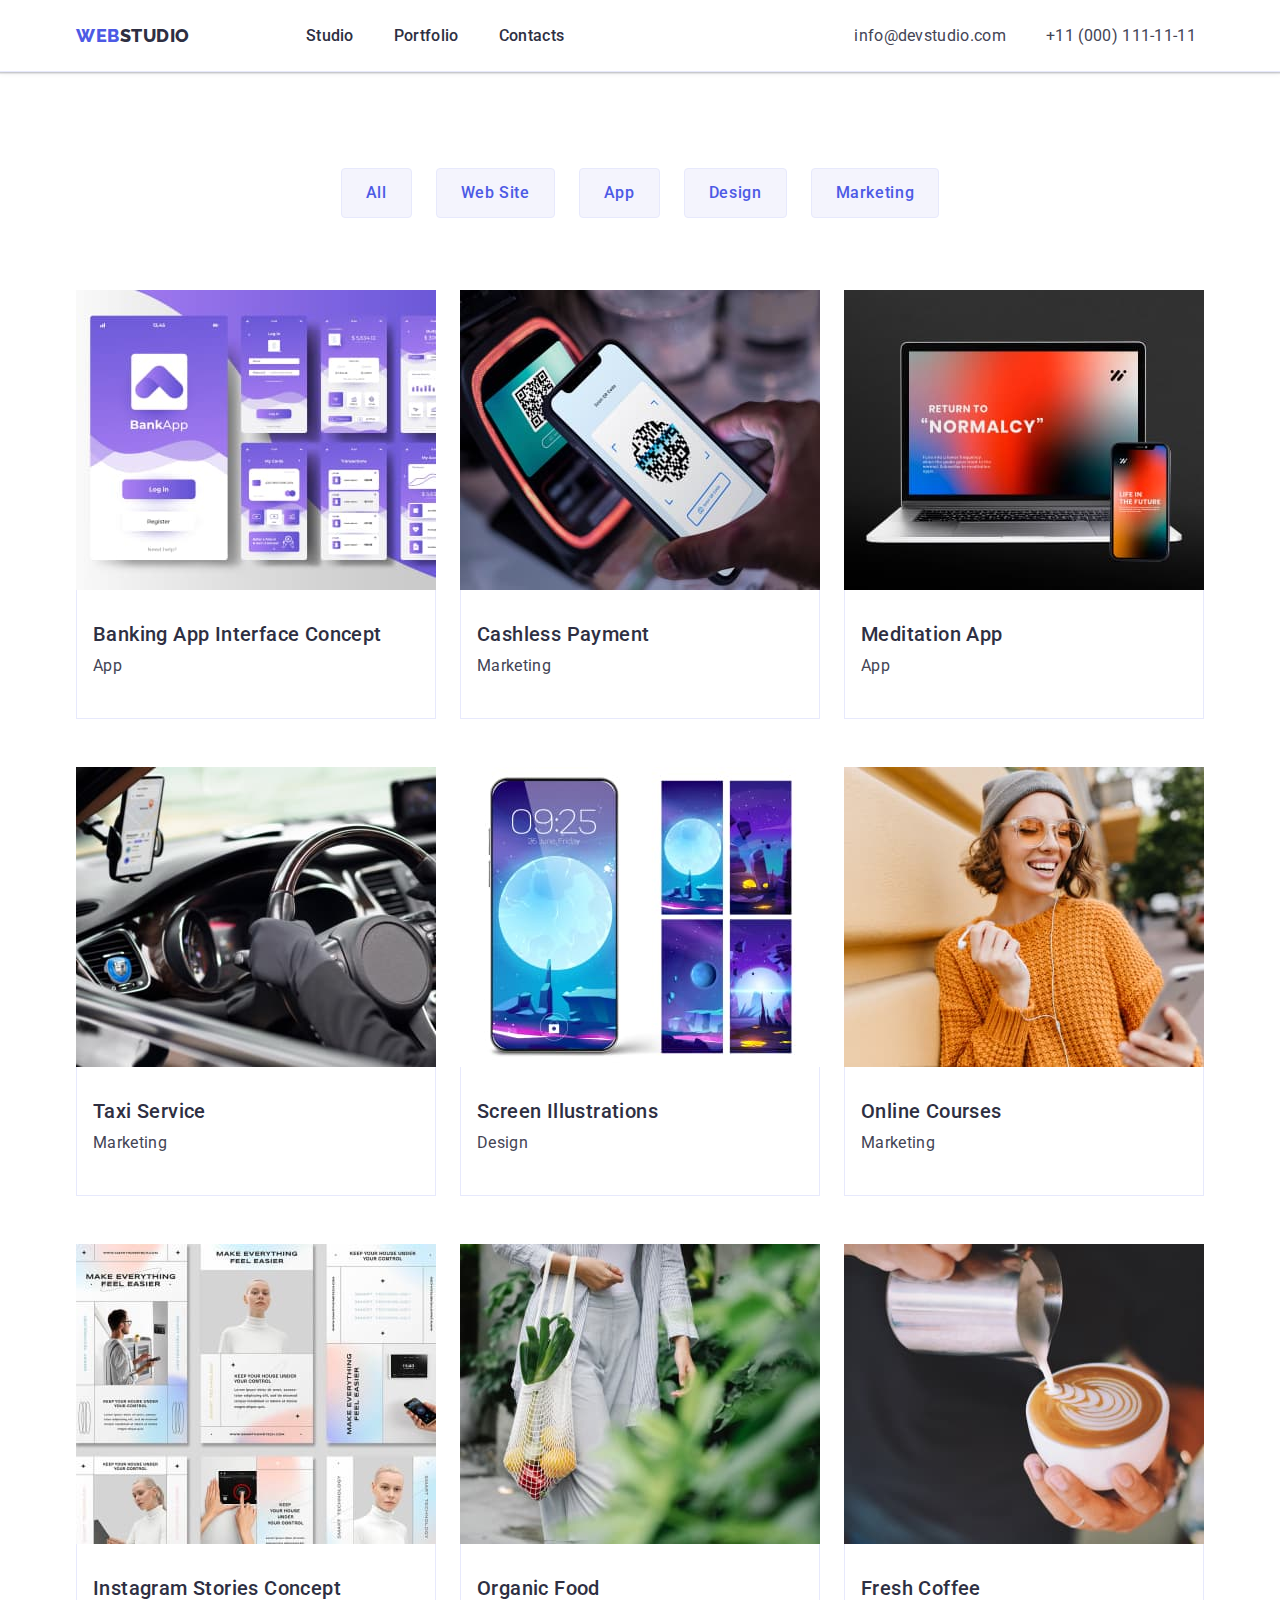
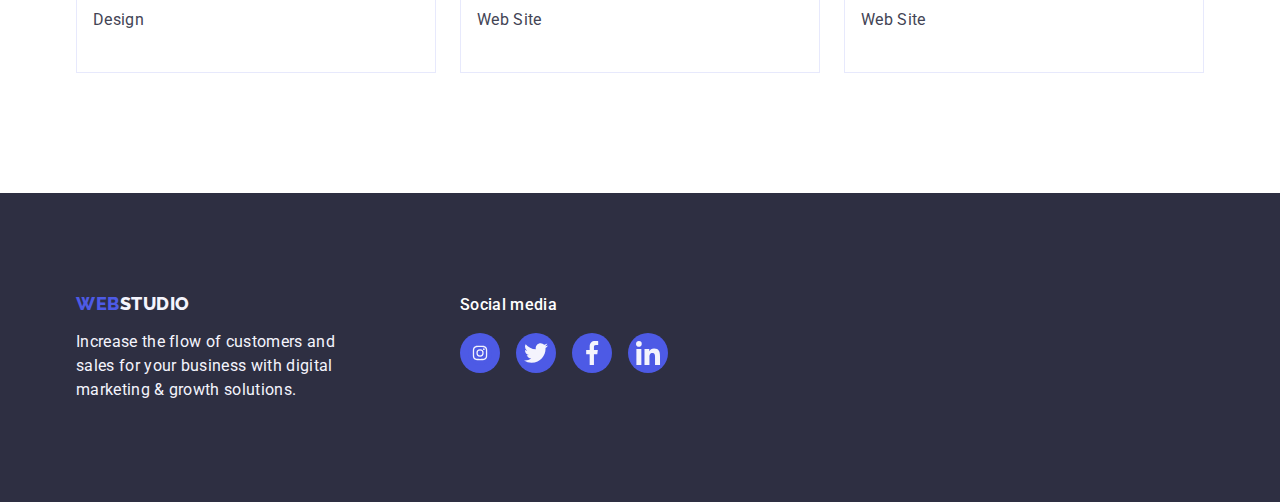
==== portfolio.html @ 47e757d2 "Initial commit" ====
<!DOCTYPE html>
<html lang="en">
  <head>
    <meta charset="UTF-8" />
    <meta name="viewport" content="width=device-width, initial-scale=1.0" />
    <title>Document</title>
    <link
      rel="stylesheet"
      href="https://cdnjs.cloudflare.com/ajax/libs/modern-normalize/1.0.0/modern-normalize.min.css" />
    <link rel="stylesheet" href="css/styles.css" />
    <link rel="preconnect" href="https://fonts.googleapis.com" />
    <link rel="preconnect" href="https://fonts.gstatic.com" crossorigin />
    <link
      href="https://fonts.googleapis.com/css2?family=Raleway:wght@800&family=Roboto:wght@400;500;700;900&display=swap"
      rel="stylesheet" />
  </head>
  <body>
    <header class="header">
      <div class="container div-container">
        <nav class="navigation">
          <a href="./index.html" class="logo link toplogo"
            >Web<span class="studio">Studio</span></a
          >
          <ul class="list menu">
            <li>
              <a href="./index.html" class="nav link">Studio</a>
            </li>
            <li>
              <a href="./portfolio.html" class="nav link">Portfolio</a>
            </li>
            <li>
              <a href="" class="nav link">Contacts</a>
            </li>
          </ul>
        </nav>
        <address class="address">
          <ul class="list menu">
            <li>
              <a href="mailto:info@devstudio.com" class="contact link"
                >info@devstudio.com</a
              >
            </li>
            <li>
              <a href="tel:+110001111111" class="contact link"
                >+11 (000) 111-11-11</a
              >
            </li>
          </ul>
        </address>
      </div>
    </header>
    <main>
      <section class="portfolio-section">
        <div class="container-portfolio container">
          <h1 class="visually-hidden">temporary header</h1>
          <ul class="list portfolio-section-list">
            <li>
              <button type="button" class="btn">All</button>
            </li>
            <li>
              <button type="button" class="btn">Web Site</button>
            </li>
            <li>
              <button type="button" class="btn">App</button>
            </li>
            <li>
              <button type="button" class="btn">Design</button>
            </li>
            <li>
              <button type="button" class="btn">Marketing</button>
            </li>
          </ul>
          <ul class="list portfolio-list-two">
            <li class="portfolio-image">
              <a href="" class="link portfolio-image-link">
                <img
                  src="./images/img15.jpg"
                  alt="banking app interface concept"
                  width="360"
                  height="300" />
                <div class="app">
                  <h2 class="header-three portfolio-desc">
                    Banking App Interface Concept
                  </h2>
                  <p class="desc portfolio-desc">App</p>
                </div>
              </a>
            </li>
            <li class="portfolio-image">
              <a href="" class="link portfolio-image-link">
                <img
                  src="./images/img14.jpg"
                  alt="cashless payment via qr code"
                  width="360"
                  height="300" />
                <div class="app">
                  <h2 class="header-three portfolio-desc">Cashless Payment</h2>
                  <p class="desc portfolio-desc">Marketing</p>
                </div></a
              >
            </li>
            <li class="portfolio-image">
              <a href="" class="link portfolio-image-link">
                <img
                  src="./images/img8.jpg"
                  alt="laptop and phone compatible mediation app"
                  width="360"
                  height="300" />
                <div class="app">
                  <h2 class="header-three portfolio-desc">Meditation App</h2>
                  <p class="desc portfolio-desc">App</p>
                </div></a
              >
            </li>
            <li class="portfolio-image">
              <a href="" class="link portfolio-image-link">
                <img
                  src="./images/img13.jpg"
                  alt="person driving taxi"
                  width="360"
                  height="300" />
                <div class="app">
                  <h2 class="header-three portfolio-desc">Taxi Service</h2>
                  <p class="desc portfolio-desc">Marketing</p>
                </div></a
              >
            </li>
            <li class="portfolio-image">
              <a href="" class="link portfolio-image-link">
                <img
                  src="./images/img9.jpg"
                  alt="screen illustration of planets"
                  width="360"
                  height="300" />
                <div class="app">
                  <h2 class="header-three portfolio-desc">
                    Screen Illustrations
                  </h2>
                  <p class="desc portfolio-desc">Design</p>
                </div></a
              >
            </li>
            <li class="portfolio-image">
              <a href="" class="link portfolio-image-link">
                <img
                  src="./images/img16.jpg"
                  alt="woman in orange sweater looking at her phone and smiling"
                  width="360"
                  height="300" />
                <div class="app">
                  <h2 class="header-three portfolio-desc">Online Courses</h2>
                  <p class="desc portfolio-desc">Marketing</p>
                </div></a
              >
            </li>
            <li class="portfolio-image">
              <a href="" class="link portfolio-image-link">
                <img
                  src="./images/img10.jpg"
                  alt="concept of instagram stories"
                  width="360"
                  height="300" />
                <div class="app">
                  <h2 class="header-three portfolio-desc">
                    Instagram Stories Concept
                  </h2>
                  <p class="desc portfolio-desc">Design</p>
                </div></a
              >
            </li>
            <li class="portfolio-image">
              <a href="" class="link portfolio-image-link">
                <img
                  src="./images/img11.jpg"
                  alt="woman holding a reusable bag of fruits and vegetables"
                  width="360"
                  height="300" />
                <div class="app">
                  <h2 class="header-three portfolio-desc">Organic Food</h2>
                  <p class="desc portfolio-desc">Web Site</p>
                </div></a
              >
            </li>
            <li class="portfolio-image">
              <a href="" class="link portfolio-image-link">
                <img
                  src="./images/img12.jpg"
                  alt="preparation of coffee with art on it"
                  width="360"
                  height="300" />
                <div class="app">
                  <h2 class="header-three portfolio-desc">Fresh Coffee</h2>
                  <p class="desc portfolio-desc">Web Site</p>
                </div></a
              >
            </li>
          </ul>
        </div>
      </section>
    </main>
    <footer class="footer">
      <div class="container container-social-media">
        <div class="container-logo-p">
          <a href="./index.html" class="logo link footer-link"
            >Web<span class="studio-footer">Studio</span></a
          >
          <p class="motto">
            Increase the flow of customers and sales for your business with
            digital marketing & growth solutions.
          </p>
        </div>
        <div>
          <p class="paragraph-social-media">Social media</p>
          <ul class="footer-list list">
            <li class="footer-list-item">
              <a href="" class="footer-social-media">
                <svg class="footer-svg" width="24" height="24">
                  <use href="./images/icons.svg#icon-instagram-2"></use>
                </svg>
              </a>
            </li>
            <li class="footer-list-item">
              <a href="" class="footer-social-media">
                <svg class="footer-svg" width="24" height="24">
                  <use href="./images/icons.svg#icon-twitter-1"></use>
                </svg>
              </a>
            </li>
            <li class="footer-list-item">
              <a href="" class="footer-social-media">
                <svg class="footer-svg" width="24" height="24">
                  <use href="./images/icons.svg#icon-facebook-1"></use>
                </svg>
              </a>
            </li>
            <li class="footer-list-item">
              <a href="" class="footer-social-media">
                <svg class="footer-svg" width="24" height="24">
                  <use href="./images/icons.svg#icon-linkedin-1"></use>
                </svg>
              </a>
            </li>
          </ul>
        </div>
      </div>
    </footer>
  </body>
</html>
---- css/styles.css ----
*:root {
  --text: #434455;
  --white: #ffffff;
  --header: #4d5ae5;
  --navyblue: #2e2f42;
  --cloud: #f4f4fd;
  --btn: #e7e9fc;
}

* {
  box-sizing: border-box;
  margin: 0;
  padding: 0;
}

body {
  font-family: "Roboto", sans-serif;
  color: var(--text);
  background-color: var(--white);
}

img {
  display: block;
}

.div-container {
  display: flex;
  width: 1440px;
  height: 72px;
  gap: 290px;
}

.container {
  width: 1158px;
  margin: 0 auto;
  padding: 0 15px 0 15px;
}
/* header section */

.logo {
  text-transform: uppercase;
  font-family: "Raleway", sans-serif;
  font-size: 18px;
  font-weight: 800;
  letter-spacing: 0.03em;
  line-height: 1.17;
  color: var(--header);
}

.toplogo {
  margin-right: 76px;
}

.navigation {
  display: flex;
  align-items: center;
  justify-content: center;
  gap: 40px;
}

.link {
  text-decoration: none;
}

.studio {
  color: var(--navyblue);
}

.list {
  list-style: none;
  display: flex;
  gap: 40px;
}

.nav {
  font-weight: 500;
  font-size: 16px;
  line-height: 1.5;
  letter-spacing: 0.02em;
  color: var(--navyblue);
  padding: 24px 0 24px;
}

.nav:hover,
.nav:focus,
.contact:hover,
.contact:focus,
.action-btn:focus,
.action-btn:hover {
  color: #404bbf;
}

.action-btn:focus,
.action-btn:hover {
  background-color: #404bbf;
}

.address {
  font-style: normal;
  display: flex;
  align-items: center;
  justify-content: center;
}

.menu {
  display: flex;
  gap: 40px;
}

.contact link {
  margin-right: 0;
}

.contact {
  font-size: 16px;
  line-height: 1.5;
  letter-spacing: 0.02em;
  color: var(--text);
}

.solutions-container {
  display: flex;
  align-items: center;
  justify-content: center;
  flex-direction: column;
  gap: 48px;
}
/* First Section */

.section-one {
  background-color: var(--navyblue);
  padding: 188px 0;
  display: flex;
  background-image: linear-gradient(
      rgba(46, 47, 66, 0.7),
      rgba(46, 47, 66, 0.7)
    ),
    url(../images/people-office.jpg);
  background-repeat: no-repeat;
  background-position: center;
  background-size: cover;
  height: 600px;
  max-width: 1440px;
  justify-content: center;
  align-items: center;
  margin: auto;
}

.header {
  height: 72px;
  border-bottom: 1px solid #e7e9fc;
  box-shadow: 0px 2px 1px rgba(46, 47, 66, 0.08),
    0px 1px 1px rgba(46, 47, 66, 0.16), 0px 1px 6px rgba(46, 47, 66, 0.08);
}

.main-header {
  font-size: 56px;
  line-height: 1.07;
  text-align: center;
  letter-spacing: 0.02em;
  color: #ffffff;
  max-width: 496px;
  align-items: center;
  justify-content: center;
}

.action-btn {
  background-color: #4d5ae5;
  font-family: "Roboto", sans-serif;
  font-weight: 500;
  line-height: 1.5;
  letter-spacing: 0.04em;
  font-size: 16px;
  color: #ffffff;
  cursor: pointer;
  display: block;
  min-width: 169px;
  height: 56px;
  border: none;
  border-radius: 4px;
}

/* Second Section */
.visually-hidden {
  position: absolute;
  width: 1px;
  height: 1px;
  margin: -1px;
  border: 0;
  padding: 0;
  white-space: nowrap;
  clip-path: inset(100%);
  clip: rect(0 0 0 0);
  overflow: hidden;
}

.section-two {
  padding: 120px 0;
}

.values-list {
  display: flex;
  gap: 24px;
}

.value {
  width: calc((100% - 3 * 24px) / 4);
}

.values-header {
  margin-bottom: 8px;
}

.header-three {
  font-size: 20px;
  font-weight: 500;
  line-height: 1.2;
  letter-spacing: 0.02em;
  color: var(--navyblue);
}

.desc {
  font-size: 16px;
  line-height: 1.5;
  letter-spacing: 0.02em;
  color: var(--text);
}

.container-svg-section-two {
  display: flex;
  align-items: center;
  justify-content: center;
  height: 112px;
  background-color: #f4f4fd;
  border-radius: 4px;
  margin-bottom: 8px;
}

/*Third Section */

.section-three {
  padding-bottom: 120px;
}

.section-three-header {
  margin-bottom: 72px;
}

.images-list {
  display: flex;
  gap: 24px;
}

.images-one {
  flex-basis: calc((100% - 48px) / 3);
}

.header-two {
  font-size: 36px;
  line-height: 1.11;
  text-align: center;
  letter-spacing: 0.02em;
  text-transform: capitalize;
  color: var(--navyblue);
}

/*Fourth Section */
.section-four {
  background-color: #f4f4fd;
  padding: 120px 0;
}

.section-four-header {
  margin-bottom: 72px;
}

.list-four {
  display: flex;
  gap: 24px;
}

.people-list {
  background-color: #ffffff;
  border-radius: 0px 0px 4px 4px;
  width: calc((100% -3 * 24px) / 4);
  box-shadow: 0px 1px 6px rgba(46, 47, 66, 0.08),
    0px 1px 1px rgba(46, 47, 66, 0.16), 0px 2px 1px rgba(46, 47, 66, 0.08);
}

.socials-list {
  display: flex;
  justify-content: center;
  gap: 24px;
  padding-top: 8px;
}

.social {
  width: 40px;
  height: 40px;
  list-style-type: none;
}

.social-item {
  width: 100%;
  height: 100%;
  background-color: #4d5ae5;
  border-radius: 50%;
  display: flex;
  align-items: center;
  justify-content: center;
}

.social-item:hover,
.social-item:focus {
  background-color: #404bbf;
}

.social-item-svg {
  fill: #f4f4fd;
}

.container-img {
  padding-top: 32px;
  padding-bottom: 32px;
  padding-left: 16px;
  padding-right: 16px;
}

.images-header {
  text-align: center;
  margin-bottom: 8px;
}

.photos-desc {
  text-align: center;
}

/*Fifth section */

.section-five {
  padding-top: 120px;
  padding-bottom: 120px;
}

.header-customers {
  font-size: 36px;
  line-height: 1.11;
  color: #2e2f42;
  margin-bottom: 72px;
  display: flex;
  align-items: center;
  justify-content: center;
}
.clients-list {
  display: flex;
  gap: 24px;
}

.clients {
  width: calc((100% - 120px) / 6);
  height: 88px;
  list-style-type: none;
}

.client-item {
  width: 100%;
  height: 100%;
  border: 1px solid #8e8f99;
  border-radius: 4px;
  color: #8e8f99;
  display: flex;
  align-items: center;
  justify-content: center;
}

.client-item:hover,
.client-item:focus {
  border-color: #404bbf;
  color: #404bbf;
}

.client-item-svg {
  fill: currentColor;
}

/*Footer*/

.container-social-media {
  display: flex;
  align-items: baseline;
}

.container-logo-p {
  margin-right: 120px;
}

.paragraph-social-media {
  font-weight: 500;
  font-size: 16px;
  line-height: 1.5;
  letter-spacing: 0.02em;
  color: #ffffff;
  margin-bottom: 16px;
}

.footer-list {
  display: flex;
  gap: 16px;
}

.footer-list-item {
  width: 40px;
  height: 40px;
}

.footer-social-media {
  width: 100%;
  height: 100%;
  background-color: #4d5ae5;
  border-radius: 50%;
  display: flex;
  align-items: center;
  justify-content: center;
}

.footer-social-media:hover,
.footer-social-media:focus {
  background-color: #31d0aa;
}

.footer-svg {
  fill: #f4f4fd;
}

.footer {
  background-color: var(--navyblue);
  padding: 100px 0;
}

.footer-link {
  display: inline-block;
  margin-bottom: 16px;
}

.motto {
  line-height: 1.5;
  color: var(--cloud);
  letter-spacing: 0.02em;
  max-width: 264px;
}

.studio-footer {
  color: #f4f4fd;
}

/*PORTFOLIO PAGE */

/* Portfolio Header */

.container-portfolio {
  width: 1158px;
  margin: 0 auto;
  padding: 0 15px;
}

.portfolio-header {
  border-bottom: 1px solid #e7e9fc;
}

.navigation-portfolio {
  display: flex;
  align-items: center;
}

.portfolio-logo {
  margin-right: 76px;
}

.portfolio-menu {
  display: flex;
  gap: 40px;
}

.portfolio-link {
  padding: 24px 0;
}

.portfolio-list {
  display: flex;
  gap: 40px;
}

/*Portfolio Main */

.portfolio-section {
  padding-top: 96px;
  padding-bottom: 120px;
}

.portfolio-section-list {
  display: flex;
  justify-content: center;
  gap: 24px;
  margin-bottom: 72px;
}

.btn {
  font-family: "Roboto", sans-serif;
  font-weight: 500;
  font-size: 16px;
  line-height: 1.5;
  letter-spacing: 0.04em;
  color: var(--header);
  background-color: var(--cloud);
  cursor: pointer;
  padding: 12px 24px;
  border: 1px solid var(--btn);
  border-radius: 4px;
}

.btn:hover,
.btn:focus {
  color: #ffffff;
  background-color: #404bbf;
  border: 1px solid transparent;
  box-shadow: 0px 3px 1px rgba(0, 0, 0, 0.1), 0px 2px 1px rgba(0, 0, 0, 0.08),
    0px 2px 2px rgba(0, 0, 0, 0.12);
}

.portfolio-list-two {
  display: flex;
  flex-wrap: wrap;
  column-gap: 24px;
  row-gap: 48px;
}

.portfolio-image {
  flex-basis: calc((100% - 48px) / 3);
}

.portfolio-image-link {
  display: block;
}

.portfolio-image-link:hover,
.portfolio-image-link:focus {
  box-shadow: 0px 1px 6px rgba(46, 47, 66, 0.08),
    0px 1px 1px rgba(46, 47, 66, 0.16), 0px 2px 1px rgba(46, 47, 66, 0.08);
}

.app {
  padding: 32px 16px;
  border: 1px solid #e7e9fc;
  border-top: none;
}

.portfolio-desc {
  margin-bottom: 8px;
}
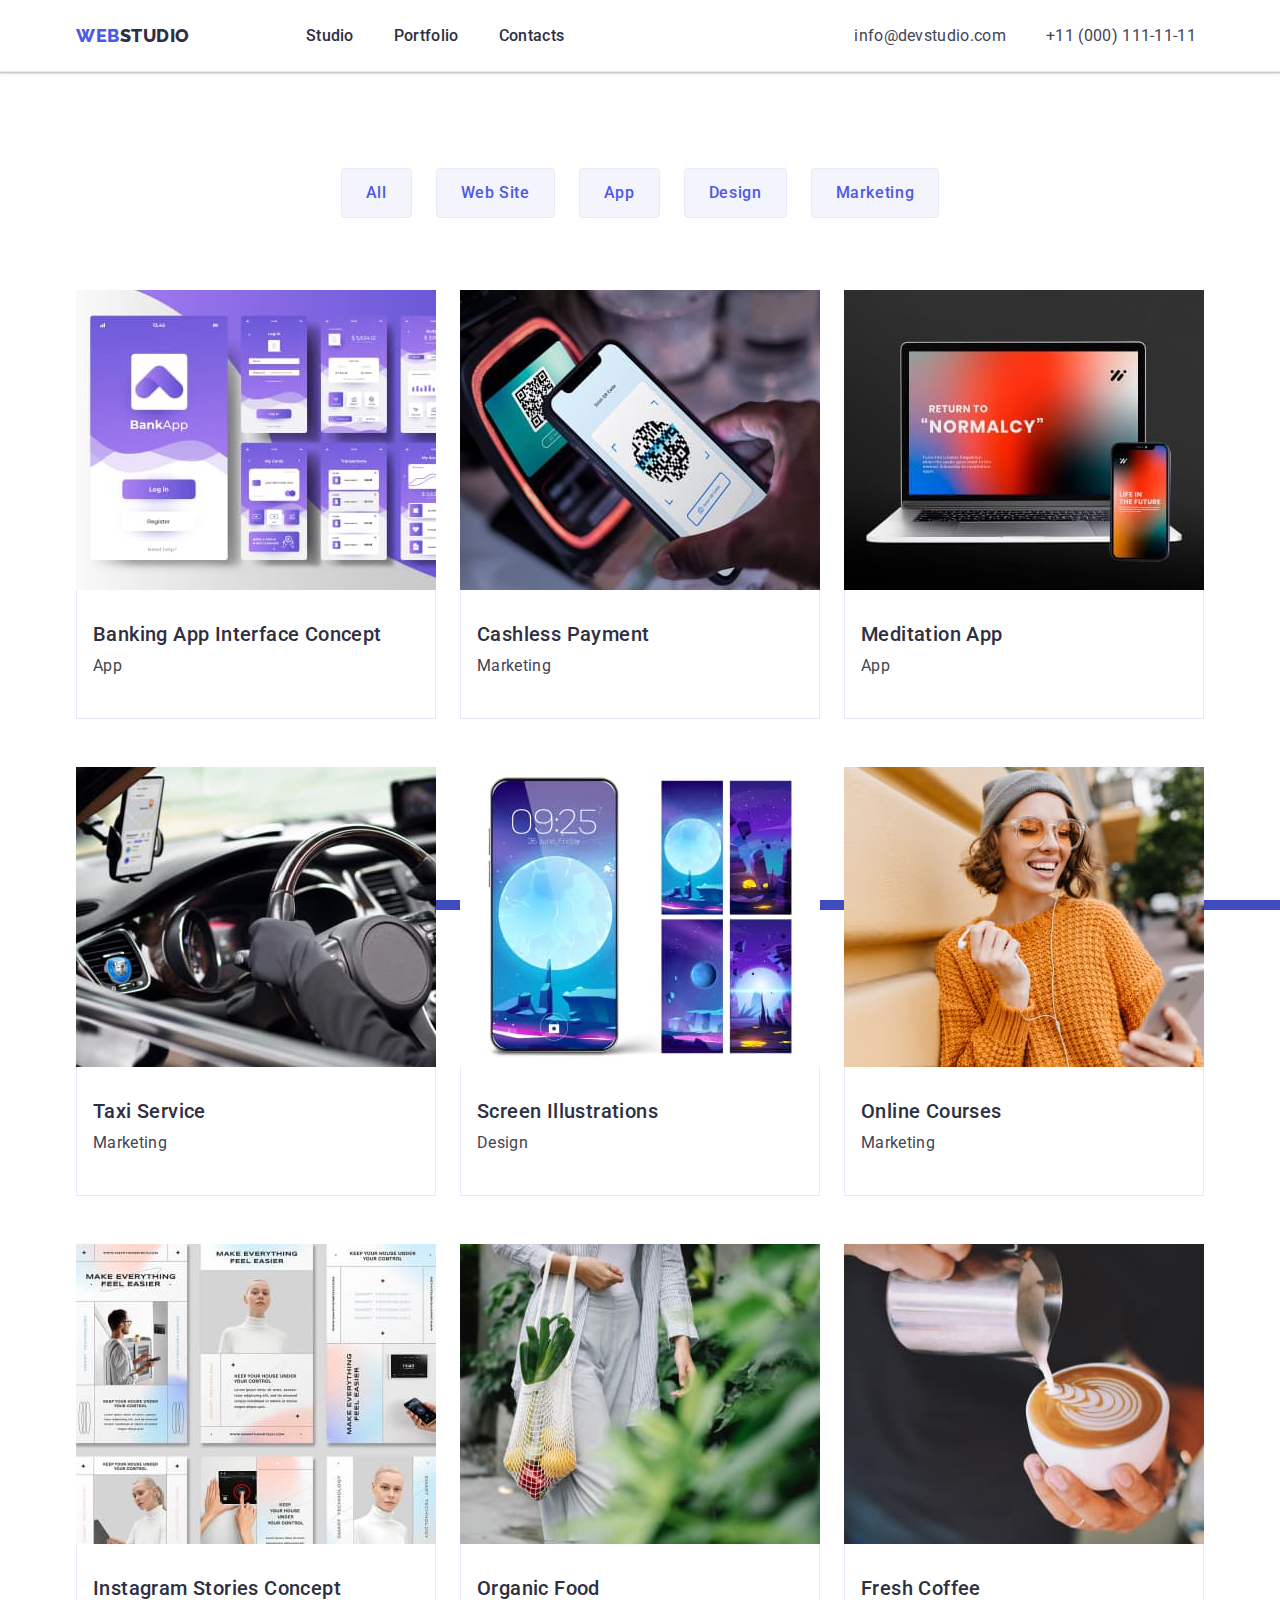
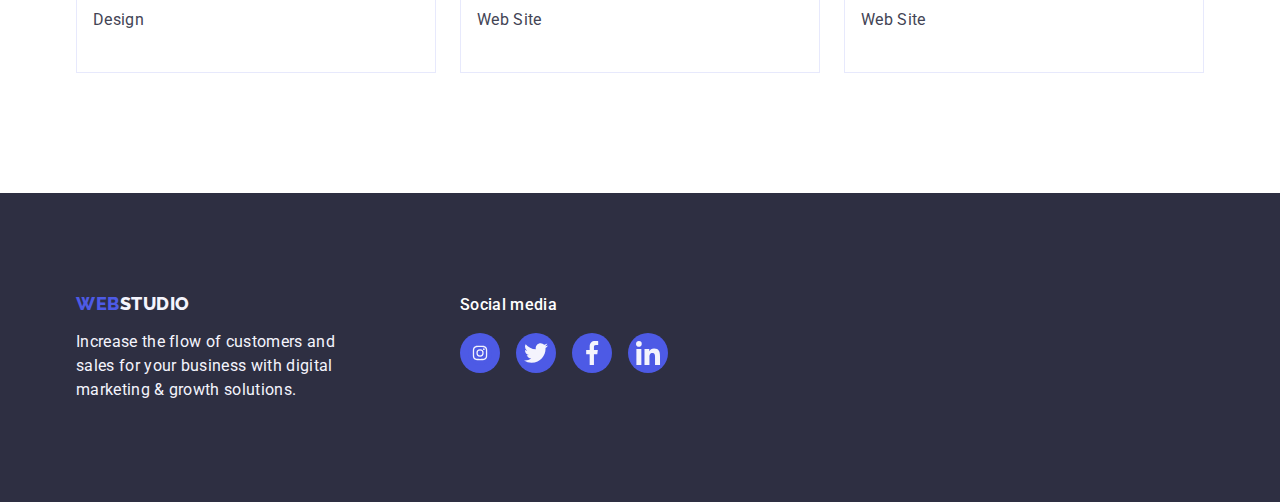
==== commit 1371589c: "hw 5" ====
--- a/portfolio.html
+++ b/portfolio.html
@@ -23,13 +23,13 @@
           >
           <ul class="list menu">
             <li>
-              <a href="./index.html" class="nav link">Studio</a>
-            </li>
-            <li>
-              <a href="./portfolio.html" class="nav link">Portfolio</a>
-            </li>
-            <li>
-              <a href="" class="nav link">Contacts</a>
+              <a href="./index.html" class="nav link nav-item">Studio</a>
+            </li>
+            <li>
+              <a href="./portfolio.html" class="nav link nav-item">Portfolio</a>
+            </li>
+            <li class="">
+              <a href="" class="nav link nav-item">Contacts</a>
             </li>
           </ul>
         </nav>
@@ -73,11 +73,18 @@
           <ul class="list portfolio-list-two">
             <li class="portfolio-image">
               <a href="" class="link portfolio-image-link">
-                <img
-                  src="./images/img15.jpg"
-                  alt="banking app interface concept"
-                  width="360"
-                  height="300" />
+                <div class="image-container">
+                  <img
+                    src="./images/img15.jpg"
+                    alt="banking app interface concept"
+                    width="360"
+                    height="300" />
+                  <div class="overlay-text">
+                    14 Stylish and User-Friendly App Design Concepts · Task
+                    Manager App · Calorie Tracker App · Exotic Fruit Ecommerce
+                    App · Cloud Storage App
+                  </div>
+                </div>
                 <div class="app">
                   <h2 class="header-three portfolio-desc">
                     Banking App Interface Concept
@@ -88,11 +95,18 @@
             </li>
             <li class="portfolio-image">
               <a href="" class="link portfolio-image-link">
-                <img
-                  src="./images/img14.jpg"
-                  alt="cashless payment via qr code"
-                  width="360"
-                  height="300" />
+                <div class="image-container">
+                  <img
+                    src="./images/img14.jpg"
+                    alt="cashless payment via qr code"
+                    width="360"
+                    height="300" />
+                  <div class="overlay-text">
+                    14 Stylish and User-Friendly App Design Concepts · Task
+                    Manager App · Calorie Tracker App · Exotic Fruit Ecommerce
+                    App · Cloud Storage App
+                  </div>
+                </div>
                 <div class="app">
                   <h2 class="header-three portfolio-desc">Cashless Payment</h2>
                   <p class="desc portfolio-desc">Marketing</p>
@@ -101,11 +115,18 @@
             </li>
             <li class="portfolio-image">
               <a href="" class="link portfolio-image-link">
-                <img
-                  src="./images/img8.jpg"
-                  alt="laptop and phone compatible mediation app"
-                  width="360"
-                  height="300" />
+                <div class="image-container">
+                  <img
+                    src="./images/img8.jpg"
+                    alt="laptop and phone compatible mediation app"
+                    width="360"
+                    height="300" />
+                  <div class="overlay-text">
+                    14 Stylish and User-Friendly App Design Concepts · Task
+                    Manager App · Calorie Tracker App · Exotic Fruit Ecommerce
+                    App · Cloud Storage App
+                  </div>
+                </div>
                 <div class="app">
                   <h2 class="header-three portfolio-desc">Meditation App</h2>
                   <p class="desc portfolio-desc">App</p>
@@ -114,11 +135,18 @@
             </li>
             <li class="portfolio-image">
               <a href="" class="link portfolio-image-link">
-                <img
-                  src="./images/img13.jpg"
-                  alt="person driving taxi"
-                  width="360"
-                  height="300" />
+                <div class="image-container">
+                  <img
+                    src="./images/img13.jpg"
+                    alt="person driving taxi"
+                    width="360"
+                    height="300" />
+                  <div class="overlay-text">
+                    14 Stylish and User-Friendly App Design Concepts · Task
+                    Manager App · Calorie Tracker App · Exotic Fruit Ecommerce
+                    App · Cloud Storage App
+                  </div>
+                </div>
                 <div class="app">
                   <h2 class="header-three portfolio-desc">Taxi Service</h2>
                   <p class="desc portfolio-desc">Marketing</p>
@@ -127,11 +155,18 @@
             </li>
             <li class="portfolio-image">
               <a href="" class="link portfolio-image-link">
-                <img
-                  src="./images/img9.jpg"
-                  alt="screen illustration of planets"
-                  width="360"
-                  height="300" />
+                <div class="image-container">
+                  <img
+                    src="./images/img9.jpg"
+                    alt="screen illustration of planets"
+                    width="360"
+                    height="300" />
+                  <div class="overlay-text">
+                    14 Stylish and User-Friendly App Design Concepts · Task
+                    Manager App · Calorie Tracker App · Exotic Fruit Ecommerce
+                    App · Cloud Storage App
+                  </div>
+                </div>
                 <div class="app">
                   <h2 class="header-three portfolio-desc">
                     Screen Illustrations
@@ -142,11 +177,18 @@
             </li>
             <li class="portfolio-image">
               <a href="" class="link portfolio-image-link">
-                <img
-                  src="./images/img16.jpg"
-                  alt="woman in orange sweater looking at her phone and smiling"
-                  width="360"
-                  height="300" />
+                <div class="image-container">
+                  <img
+                    src="./images/img16.jpg"
+                    alt="woman in orange sweater looking at her phone and smiling"
+                    width="360"
+                    height="300" />
+                  <div class="overlay-text">
+                    14 Stylish and User-Friendly App Design Concepts · Task
+                    Manager App · Calorie Tracker App · Exotic Fruit Ecommerce
+                    App · Cloud Storage App
+                  </div>
+                </div>
                 <div class="app">
                   <h2 class="header-three portfolio-desc">Online Courses</h2>
                   <p class="desc portfolio-desc">Marketing</p>
@@ -155,11 +197,18 @@
             </li>
             <li class="portfolio-image">
               <a href="" class="link portfolio-image-link">
-                <img
-                  src="./images/img10.jpg"
-                  alt="concept of instagram stories"
-                  width="360"
-                  height="300" />
+                <div class="image-container">
+                  <img
+                    src="./images/img10.jpg"
+                    alt="concept of instagram stories"
+                    width="360"
+                    height="300" />
+                  <div class="overlay-text">
+                    14 Stylish and User-Friendly App Design Concepts · Task
+                    Manager App · Calorie Tracker App · Exotic Fruit Ecommerce
+                    App · Cloud Storage App
+                  </div>
+                </div>
                 <div class="app">
                   <h2 class="header-three portfolio-desc">
                     Instagram Stories Concept
@@ -170,11 +219,18 @@
             </li>
             <li class="portfolio-image">
               <a href="" class="link portfolio-image-link">
-                <img
-                  src="./images/img11.jpg"
-                  alt="woman holding a reusable bag of fruits and vegetables"
-                  width="360"
-                  height="300" />
+                <div class="image-container">
+                  <img
+                    src="./images/img11.jpg"
+                    alt="woman holding a reusable bag of fruits and vegetables"
+                    width="360"
+                    height="300" />
+                  <div class="overlay-text">
+                    14 Stylish and User-Friendly App Design Concepts · Task
+                    Manager App · Calorie Tracker App · Exotic Fruit Ecommerce
+                    App · Cloud Storage App
+                  </div>
+                </div>
                 <div class="app">
                   <h2 class="header-three portfolio-desc">Organic Food</h2>
                   <p class="desc portfolio-desc">Web Site</p>
@@ -183,11 +239,18 @@
             </li>
             <li class="portfolio-image">
               <a href="" class="link portfolio-image-link">
-                <img
-                  src="./images/img12.jpg"
-                  alt="preparation of coffee with art on it"
-                  width="360"
-                  height="300" />
+                <div class="image-container">
+                  <img
+                    src="./images/img12.jpg"
+                    alt="preparation of coffee with art on it"
+                    width="360"
+                    height="300" />
+                  <div class="overlay-text">
+                    14 Stylish and User-Friendly App Design Concepts · Task
+                    Manager App · Calorie Tracker App · Exotic Fruit Ecommerce
+                    App · Cloud Storage App
+                  </div>
+                </div>
                 <div class="app">
                   <h2 class="header-three portfolio-desc">Fresh Coffee</h2>
                   <p class="desc portfolio-desc">Web Site</p>
--- a/css/styles.css
+++ b/css/styles.css
@@ -79,6 +79,17 @@
   letter-spacing: 0.02em;
   color: var(--navyblue);
   padding: 24px 0 24px;
+}
+
+.nav-item::after {
+  content: "";
+  display: block;
+  width: 100%;
+  height: 10px; /* Grubość podkreślenia */
+  background-color: #404bbf; /* Kolor podkreślenia */
+  position: absolute;
+  top: 100%;
+  bottom: -1px;
 }
 
 .nav:hover,
@@ -453,6 +464,44 @@
   color: #f4f4fd;
 }
 
+/* Modal */
+
+.backdrop {
+  width: 100%;
+  height: 100%;
+  background-color: rgba(46, 47, 66, 0.4);
+  position: fixed;
+  top: 0;
+  left: 0;
+}
+
+.modal {
+  width: 408px;
+  min-height: 584px;
+  background-color: rgba(252, 252, 252, 1);
+  position: absolute;
+  top: 50%;
+  left: 50%;
+  transform: translate(-50%, -50%);
+  border-radius: 4px;
+}
+
+.close-btn {
+  position: absolute;
+  top: 8px;
+  right: 8px;
+  width: 30px;
+  height: 30px;
+  background-color: #ffffff;
+  border: 1px solid rgba(0, 0, 0, 0.1);
+}
+
+.is-hidden {
+  opacity: 0;
+  visibility: hidden;
+  pointer-events: none;
+}
+
 /*PORTFOLIO PAGE */
 
 /* Portfolio Header */
@@ -542,12 +591,45 @@
   display: block;
 }
 
+.portfolio-image-link:focus .overlay-text {
+  opacity: 1;
+  top: 0;
+}
+
+.portfolio-image-link:hover .overlay-text {
+  opacity: 1;
+  top: 0;
+}
 .portfolio-image-link:hover,
 .portfolio-image-link:focus {
   box-shadow: 0px 1px 6px rgba(46, 47, 66, 0.08),
     0px 1px 1px rgba(46, 47, 66, 0.16), 0px 2px 1px rgba(46, 47, 66, 0.08);
 }
 
+.overlay-text {
+  top: 100%;
+  left: 0;
+  width: 100%;
+  height: 100%;
+  background-color: rgba(77, 90, 229, 1);
+  color: rgba(244, 244, 253, 1);
+  opacity: 0;
+  transition-duration: 250ms;
+  transition-timing-function: cubic-bezier(0.4, 0, 0.2, 1);
+  position: absolute;
+  padding-top: 40px;
+  padding-left: 32px;
+  padding-right: 32px;
+  line-height: 1.5;
+}
+
+.image-container {
+  position: relative;
+  width: 360px;
+  height: 300px;
+  overflow: hidden;
+}
+
 .app {
   padding: 32px 16px;
   border: 1px solid #e7e9fc;
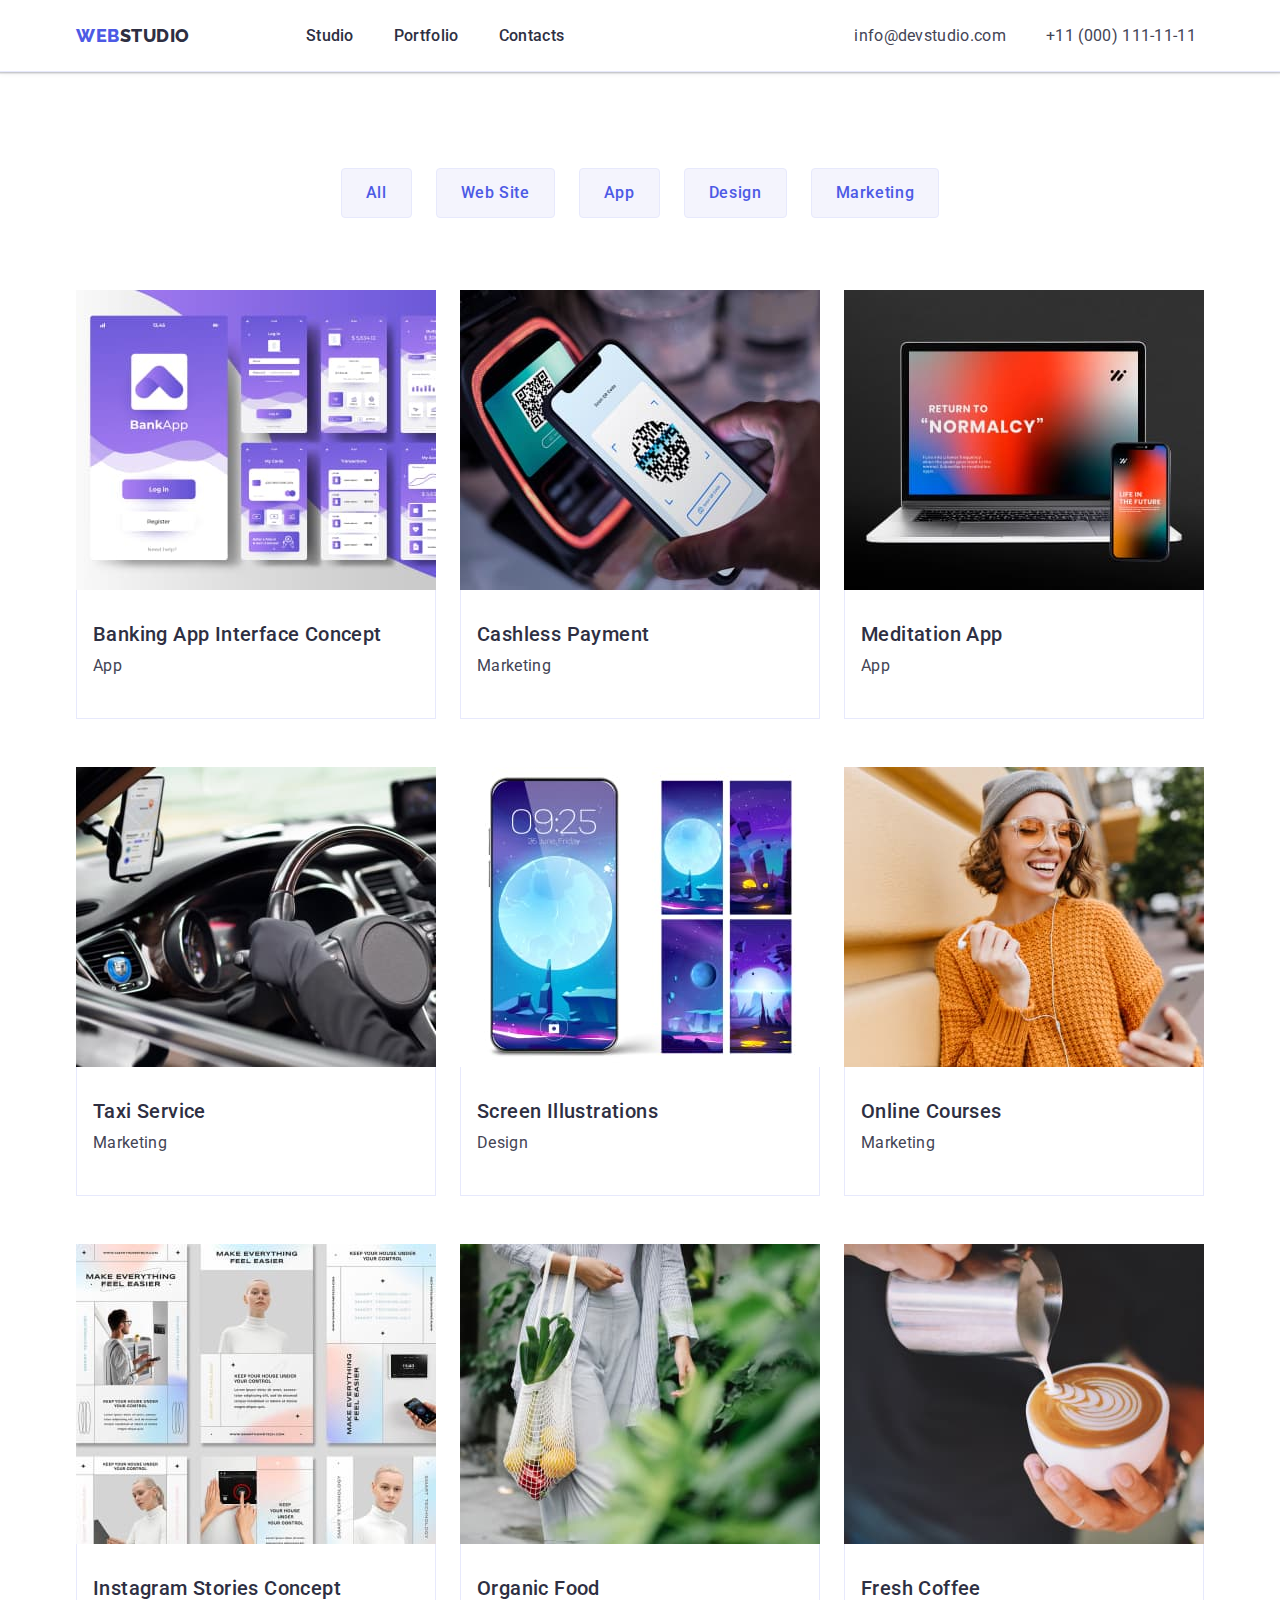
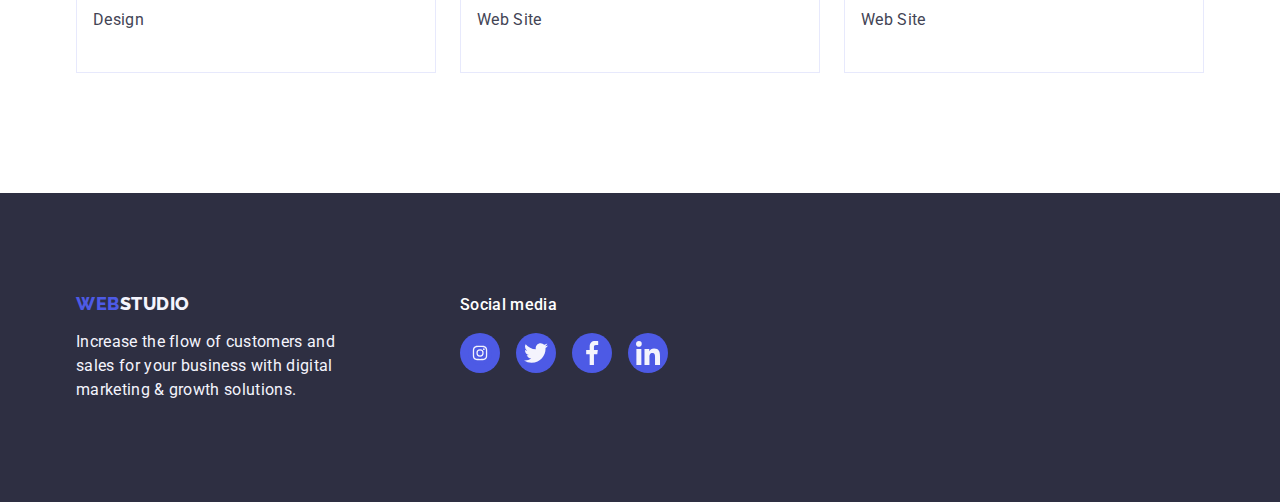
==== commit 0f8605fa: "changes" ====
--- a/portfolio.html
+++ b/portfolio.html
@@ -23,13 +23,13 @@
           >
           <ul class="list menu">
             <li>
-              <a href="./index.html" class="nav link nav-item">Studio</a>
-            </li>
-            <li>
-              <a href="./portfolio.html" class="nav link nav-item">Portfolio</a>
-            </li>
-            <li class="">
-              <a href="" class="nav link nav-item">Contacts</a>
+              <a href="./index.html" class="nav link">Studio</a>
+            </li>
+            <li>
+              <a href="./portfolio.html" class="nav link">Portfolio</a>
+            </li>
+            <li>
+              <a href="" class="nav link">Contacts</a>
             </li>
           </ul>
         </nav>
--- a/css/styles.css
+++ b/css/styles.css
@@ -79,17 +79,6 @@
   letter-spacing: 0.02em;
   color: var(--navyblue);
   padding: 24px 0 24px;
-}
-
-.nav-item::after {
-  content: "";
-  display: block;
-  width: 100%;
-  height: 10px; /* Grubość podkreślenia */
-  background-color: #404bbf; /* Kolor podkreślenia */
-  position: absolute;
-  top: 100%;
-  bottom: -1px;
 }
 
 .nav:hover,
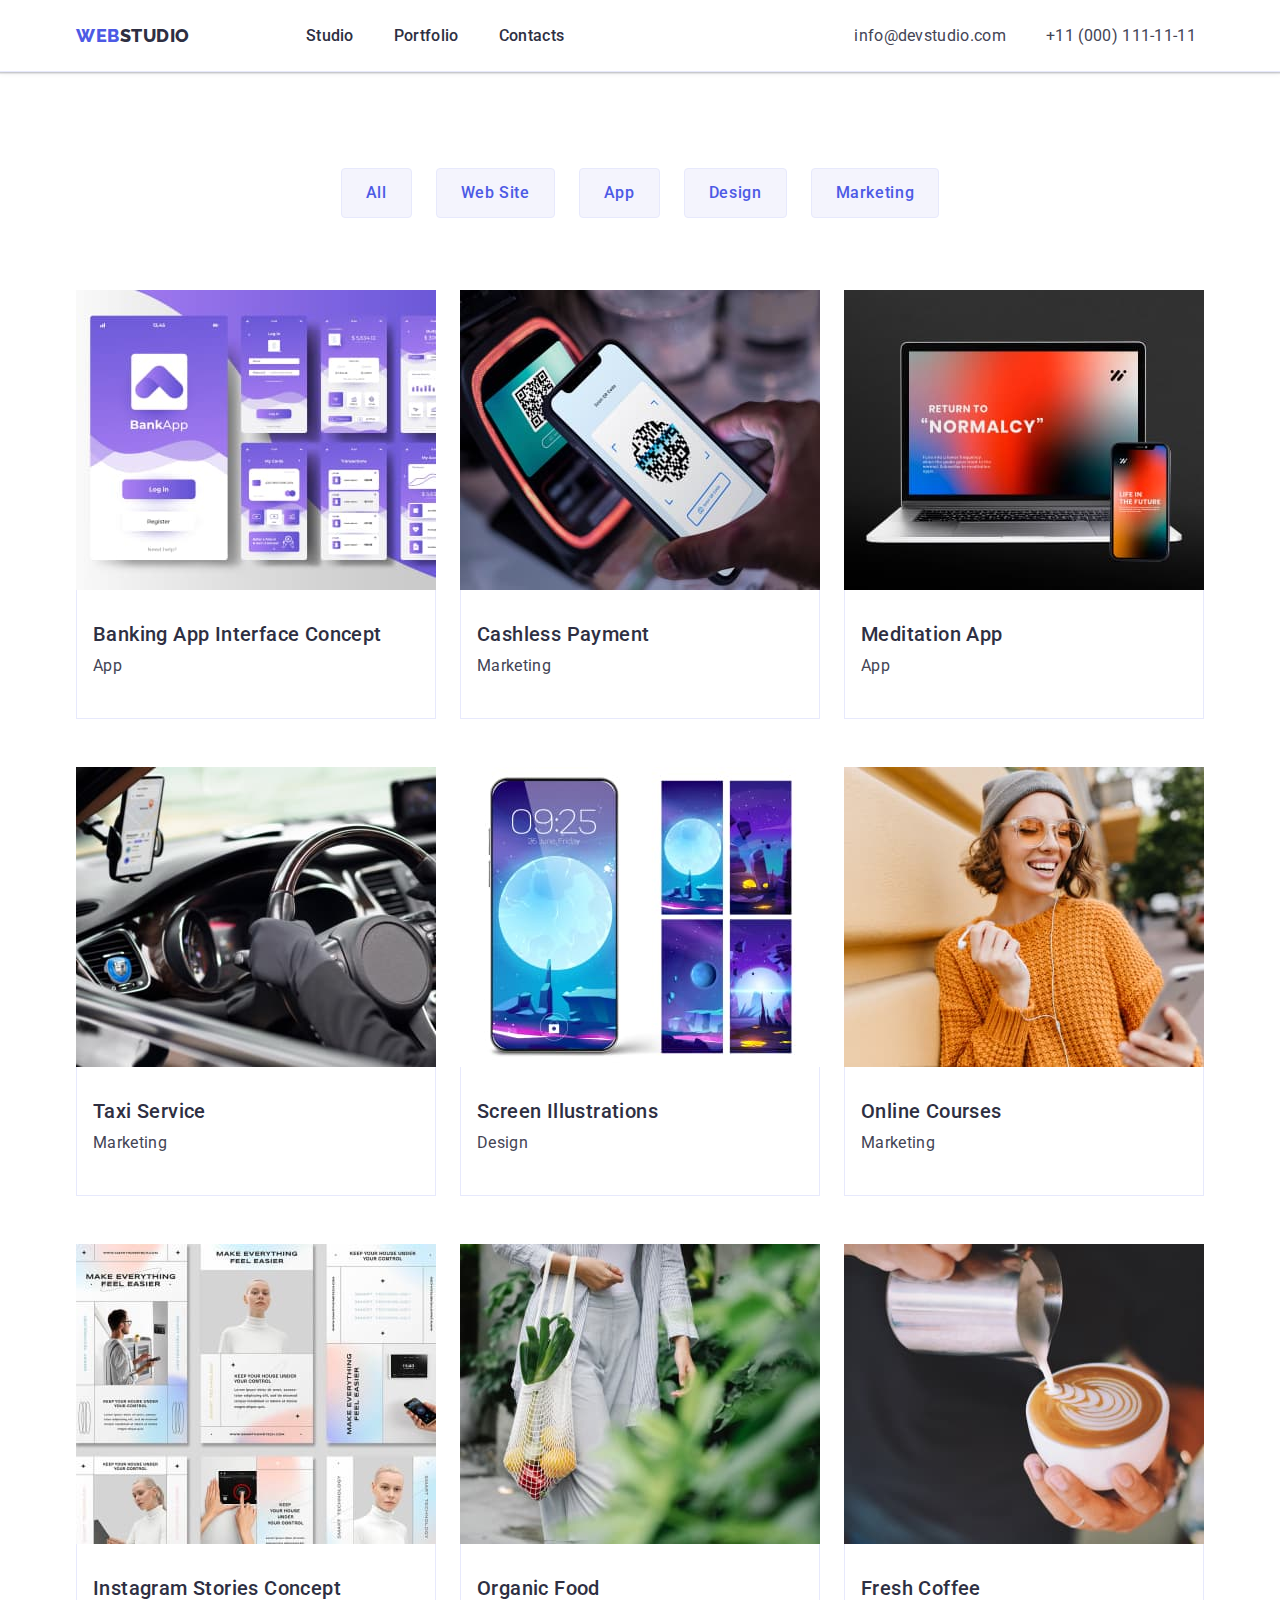
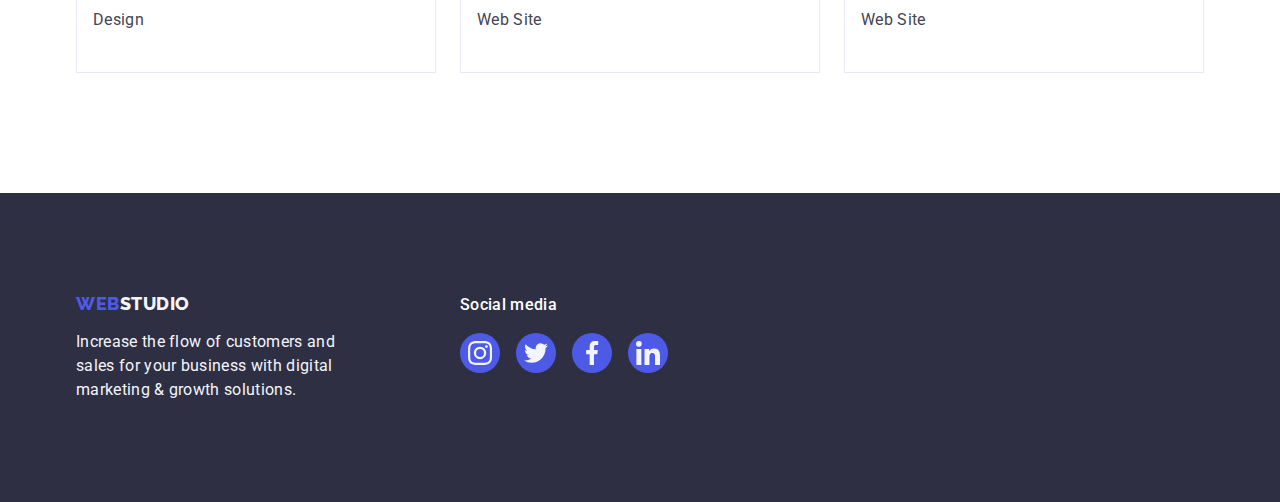
==== commit 54162289: "changes to hw5" ====
--- a/portfolio.html
+++ b/portfolio.html
@@ -79,11 +79,11 @@
                     alt="banking app interface concept"
                     width="360"
                     height="300" />
-                  <div class="overlay-text">
-                    14 Stylish and User-Friendly App Design Concepts · Task
-                    Manager App · Calorie Tracker App · Exotic Fruit Ecommerce
-                    App · Cloud Storage App
-                  </div>
+                  <p class="overlay-text">
+                    14 Stylish and User-Friendly App Design Concepts · Task
+                    Manager App · Calorie Tracker App · Exotic Fruit Ecommerce
+                    App · Cloud Storage App
+                  </p>
                 </div>
                 <div class="app">
                   <h2 class="header-three portfolio-desc">
@@ -101,11 +101,11 @@
                     alt="cashless payment via qr code"
                     width="360"
                     height="300" />
-                  <div class="overlay-text">
-                    14 Stylish and User-Friendly App Design Concepts · Task
-                    Manager App · Calorie Tracker App · Exotic Fruit Ecommerce
-                    App · Cloud Storage App
-                  </div>
+                  <p class="overlay-text">
+                    14 Stylish and User-Friendly App Design Concepts · Task
+                    Manager App · Calorie Tracker App · Exotic Fruit Ecommerce
+                    App · Cloud Storage App
+                  </p>
                 </div>
                 <div class="app">
                   <h2 class="header-three portfolio-desc">Cashless Payment</h2>
@@ -121,11 +121,11 @@
                     alt="laptop and phone compatible mediation app"
                     width="360"
                     height="300" />
-                  <div class="overlay-text">
-                    14 Stylish and User-Friendly App Design Concepts · Task
-                    Manager App · Calorie Tracker App · Exotic Fruit Ecommerce
-                    App · Cloud Storage App
-                  </div>
+                  <p class="overlay-text">
+                    14 Stylish and User-Friendly App Design Concepts · Task
+                    Manager App · Calorie Tracker App · Exotic Fruit Ecommerce
+                    App · Cloud Storage App
+                  </p>
                 </div>
                 <div class="app">
                   <h2 class="header-three portfolio-desc">Meditation App</h2>
@@ -141,11 +141,11 @@
                     alt="person driving taxi"
                     width="360"
                     height="300" />
-                  <div class="overlay-text">
-                    14 Stylish and User-Friendly App Design Concepts · Task
-                    Manager App · Calorie Tracker App · Exotic Fruit Ecommerce
-                    App · Cloud Storage App
-                  </div>
+                  <p class="overlay-text">
+                    14 Stylish and User-Friendly App Design Concepts · Task
+                    Manager App · Calorie Tracker App · Exotic Fruit Ecommerce
+                    App · Cloud Storage App
+                  </p>
                 </div>
                 <div class="app">
                   <h2 class="header-three portfolio-desc">Taxi Service</h2>
@@ -161,11 +161,11 @@
                     alt="screen illustration of planets"
                     width="360"
                     height="300" />
-                  <div class="overlay-text">
-                    14 Stylish and User-Friendly App Design Concepts · Task
-                    Manager App · Calorie Tracker App · Exotic Fruit Ecommerce
-                    App · Cloud Storage App
-                  </div>
+                  <p class="overlay-text">
+                    14 Stylish and User-Friendly App Design Concepts · Task
+                    Manager App · Calorie Tracker App · Exotic Fruit Ecommerce
+                    App · Cloud Storage App
+                  </p>
                 </div>
                 <div class="app">
                   <h2 class="header-three portfolio-desc">
@@ -183,11 +183,11 @@
                     alt="woman in orange sweater looking at her phone and smiling"
                     width="360"
                     height="300" />
-                  <div class="overlay-text">
-                    14 Stylish and User-Friendly App Design Concepts · Task
-                    Manager App · Calorie Tracker App · Exotic Fruit Ecommerce
-                    App · Cloud Storage App
-                  </div>
+                  <p class="overlay-text">
+                    14 Stylish and User-Friendly App Design Concepts · Task
+                    Manager App · Calorie Tracker App · Exotic Fruit Ecommerce
+                    App · Cloud Storage App
+                  </p>
                 </div>
                 <div class="app">
                   <h2 class="header-three portfolio-desc">Online Courses</h2>
@@ -203,11 +203,11 @@
                     alt="concept of instagram stories"
                     width="360"
                     height="300" />
-                  <div class="overlay-text">
-                    14 Stylish and User-Friendly App Design Concepts · Task
-                    Manager App · Calorie Tracker App · Exotic Fruit Ecommerce
-                    App · Cloud Storage App
-                  </div>
+                  <p class="overlay-text">
+                    14 Stylish and User-Friendly App Design Concepts · Task
+                    Manager App · Calorie Tracker App · Exotic Fruit Ecommerce
+                    App · Cloud Storage App
+                  </p>
                 </div>
                 <div class="app">
                   <h2 class="header-three portfolio-desc">
@@ -225,11 +225,11 @@
                     alt="woman holding a reusable bag of fruits and vegetables"
                     width="360"
                     height="300" />
-                  <div class="overlay-text">
-                    14 Stylish and User-Friendly App Design Concepts · Task
-                    Manager App · Calorie Tracker App · Exotic Fruit Ecommerce
-                    App · Cloud Storage App
-                  </div>
+                  <p class="overlay-text">
+                    14 Stylish and User-Friendly App Design Concepts · Task
+                    Manager App · Calorie Tracker App · Exotic Fruit Ecommerce
+                    App · Cloud Storage App
+                  </p>
                 </div>
                 <div class="app">
                   <h2 class="header-three portfolio-desc">Organic Food</h2>
@@ -245,11 +245,11 @@
                     alt="preparation of coffee with art on it"
                     width="360"
                     height="300" />
-                  <div class="overlay-text">
-                    14 Stylish and User-Friendly App Design Concepts · Task
-                    Manager App · Calorie Tracker App · Exotic Fruit Ecommerce
-                    App · Cloud Storage App
-                  </div>
+                  <p class="overlay-text">
+                    14 Stylish and User-Friendly App Design Concepts · Task
+                    Manager App · Calorie Tracker App · Exotic Fruit Ecommerce
+                    App · Cloud Storage App
+                  </p>
                 </div>
                 <div class="app">
                   <h2 class="header-three portfolio-desc">Fresh Coffee</h2>
@@ -278,7 +278,7 @@
             <li class="footer-list-item">
               <a href="" class="footer-social-media">
                 <svg class="footer-svg" width="24" height="24">
-                  <use href="./images/icons.svg#icon-instagram-2"></use>
+                  <use href="./images/icons.svg#icon-instagram-1"></use>
                 </svg>
               </a>
             </li>
--- a/css/styles.css
+++ b/css/styles.css
@@ -81,6 +81,21 @@
   padding: 24px 0 24px;
 }
 
+.nav-link {
+  position: relative;
+}
+
+.nav-link::after {
+  content: "";
+  position: absolute;
+  left: 0;
+  bottom: -1px;
+  height: 4px;
+  background-color: #404bbf;
+  border-radius: 2px;
+  transition: color 250ms cubic-bezier(0.4, 0, 0.2, 1);
+}
+
 .nav:hover,
 .nav:focus,
 .contact:hover,
@@ -88,11 +103,6 @@
 .action-btn:focus,
 .action-btn:hover {
   color: #404bbf;
-}
-
-.action-btn:focus,
-.action-btn:hover {
-  background-color: #404bbf;
 }
 
 .address {
@@ -178,8 +188,22 @@
   height: 56px;
   border: none;
   border-radius: 4px;
-}
-
+  transition: background-color 250ms cubic-bezier(0.4, 0, 0.2, 1);
+}
+
+.action-btn:focus,
+.action-btn:hover {
+  background-color: #404bbf;
+  color: #ffffff;
+}
+
+.close-btn {
+  transition: fill 250ms cubic-bezier(0.4, 0, 0.2, 1);
+}
+.close-btn:hover,
+.close-btn:focus {
+  fill: #ffffff;
+}
 /* Second Section */
 .visually-hidden {
   position: absolute;
@@ -308,6 +332,7 @@
   display: flex;
   align-items: center;
   justify-content: center;
+  transition: background-color 250ms cubic-bezier(0.4, 0, 0.2, 1);
 }
 
 .social-item:hover,
@@ -371,6 +396,8 @@
   display: flex;
   align-items: center;
   justify-content: center;
+  transition: border-color 250ms cubic-bezier(0.4, 0, 0.2, 1),
+    color 250ms cubic-bezier(0.4, 0, 0.2, 1);
 }
 
 .client-item:hover,
@@ -421,6 +448,7 @@
   display: flex;
   align-items: center;
   justify-content: center;
+  transition: background-color 250ms cubic-bezier(0.4, 0, 0.2, 1);
 }
 
 .footer-social-media:hover,
@@ -462,6 +490,8 @@
   position: fixed;
   top: 0;
   left: 0;
+  transition: opacity 250ms cubic-bezier(0.4, 0, 0.2, 1),
+    visibility 250ms cubic-bezier(0.4, 0, 0.2, 1);
 }
 
 .modal {
@@ -473,16 +503,33 @@
   left: 50%;
   transform: translate(-50%, -50%);
   border-radius: 4px;
+  box-shadow: 0px 1px 1px rgba(0, 0, 0, 0.14), 0px 1px 3px rgba(0, 0, 0, 0.12),
+    0px 2px 1px rgba(0, 0, 0, 0.2);
+  transition: transform 250ms cubic-bezier(0.4, 0, 0.2, 1);
 }
 
 .close-btn {
   position: absolute;
-  top: 8px;
-  right: 8px;
-  width: 30px;
-  height: 30px;
+  top: 24px;
+  right: 24px;
+  width: 24px;
+  height: 24px;
   background-color: #ffffff;
   border: 1px solid rgba(0, 0, 0, 0.1);
+  border-radius: 50%;
+  display: flex;
+  background-color: #e7e9fc;
+  align-items: center;
+  justify-content: center;
+  cursor: pointer;
+  transition: background-color 250ms cubic-bezier(0.4, 0, 0.2, 1),
+    border 250ms cubic-bezier(0.4, 0, 0.2, 1);
+}
+
+.close-btn:hover,
+.close-btn:focus {
+  background-color: #404bbf;
+  border: none;
 }
 
 .is-hidden {
@@ -554,6 +601,10 @@
   padding: 12px 24px;
   border: 1px solid var(--btn);
   border-radius: 4px;
+  transition: color 250ms cubic-bezier(0.4, 0, 0.2, 1),
+    background-color 250ms cubic-bezier(0.4, 0, 0.2, 1),
+    border-color 250ms cubic-bezier(0.4, 0, 0.2, 1),
+    box-shadow 250ms cubic-bezier(0.4, 0, 0.2, 1);
 }
 
 .btn:hover,
@@ -593,10 +644,12 @@
 .portfolio-image-link:focus {
   box-shadow: 0px 1px 6px rgba(46, 47, 66, 0.08),
     0px 1px 1px rgba(46, 47, 66, 0.16), 0px 2px 1px rgba(46, 47, 66, 0.08);
+  transform: translateX(0%);
+  transform: translateY(0%);
 }
 
 .overlay-text {
-  top: 100%;
+  top: 0;
   left: 0;
   width: 100%;
   height: 100%;
@@ -610,6 +663,9 @@
   padding-left: 32px;
   padding-right: 32px;
   line-height: 1.5;
+  letter-spacing: 0.02em;
+  transform: translateY(100%);
+  transform: 250ms cubic-bezier(0.4, 0, 0.2, 1);
 }
 
 .image-container {
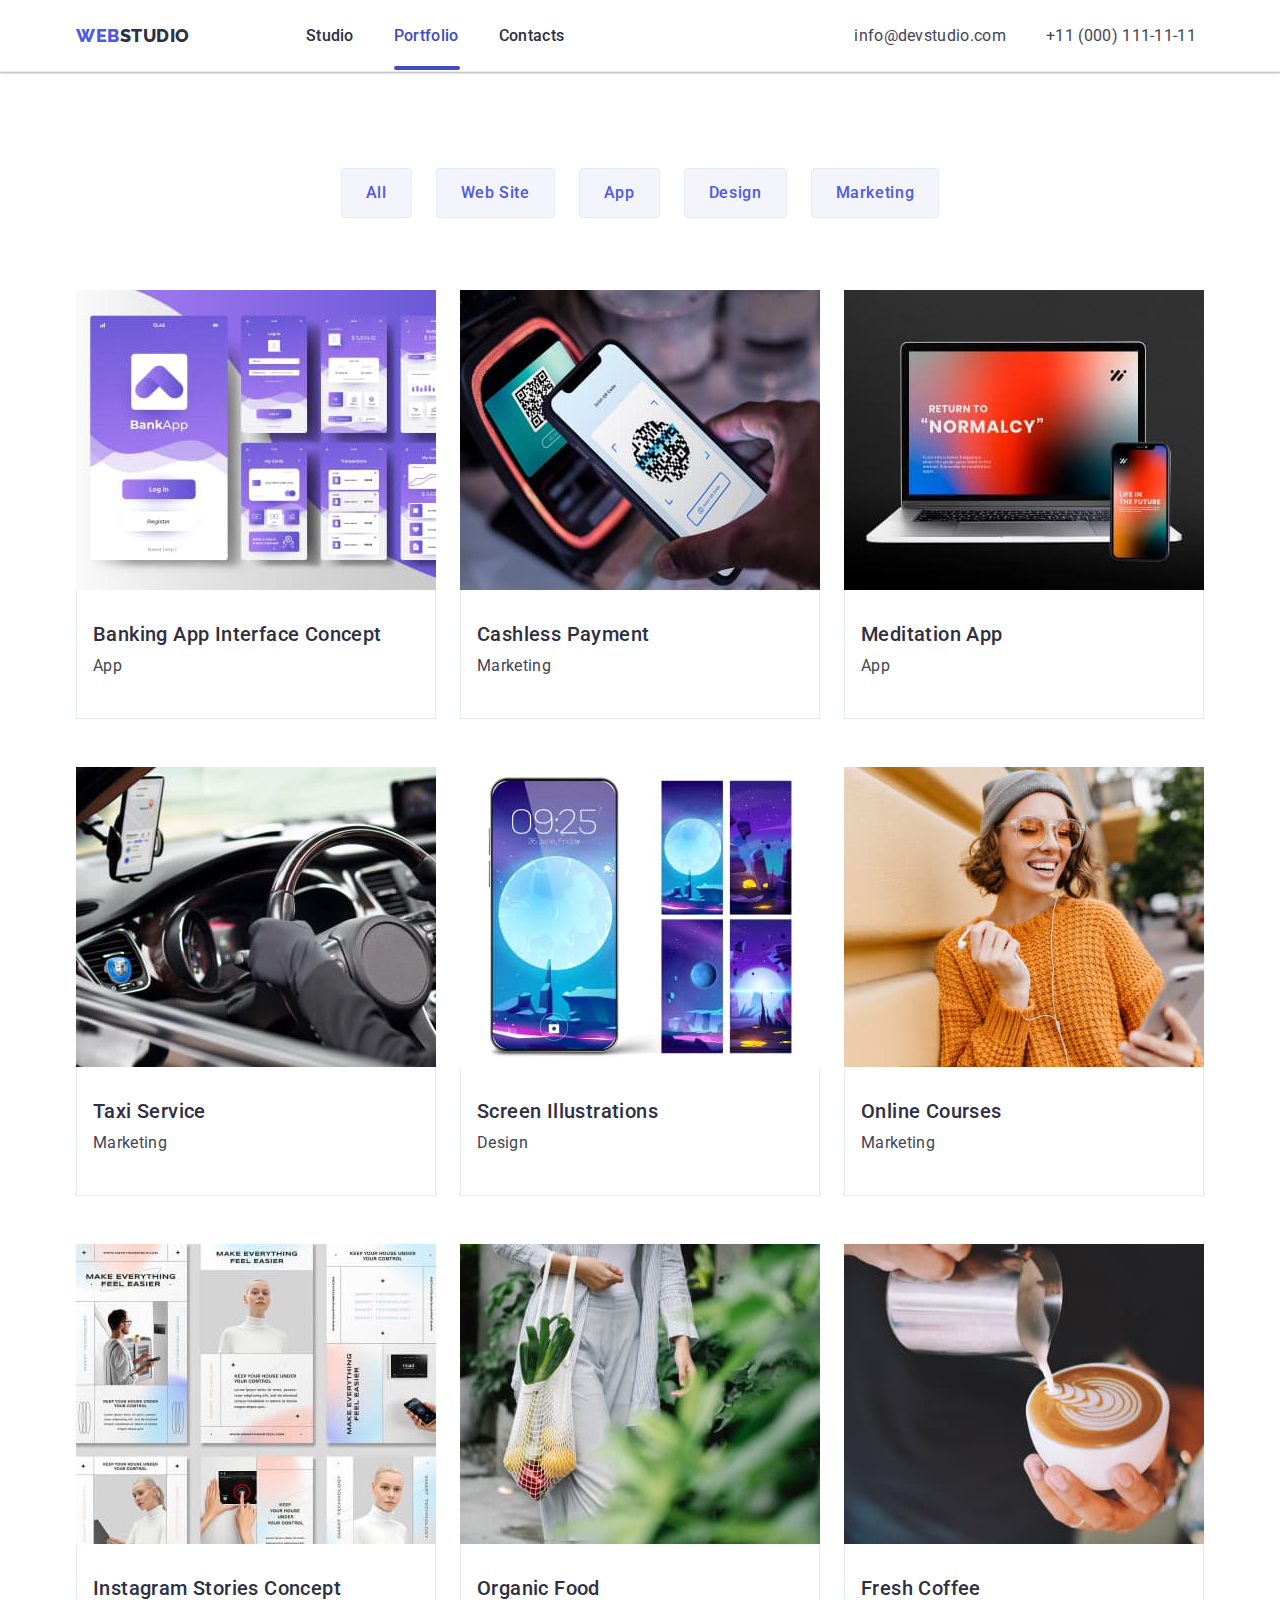
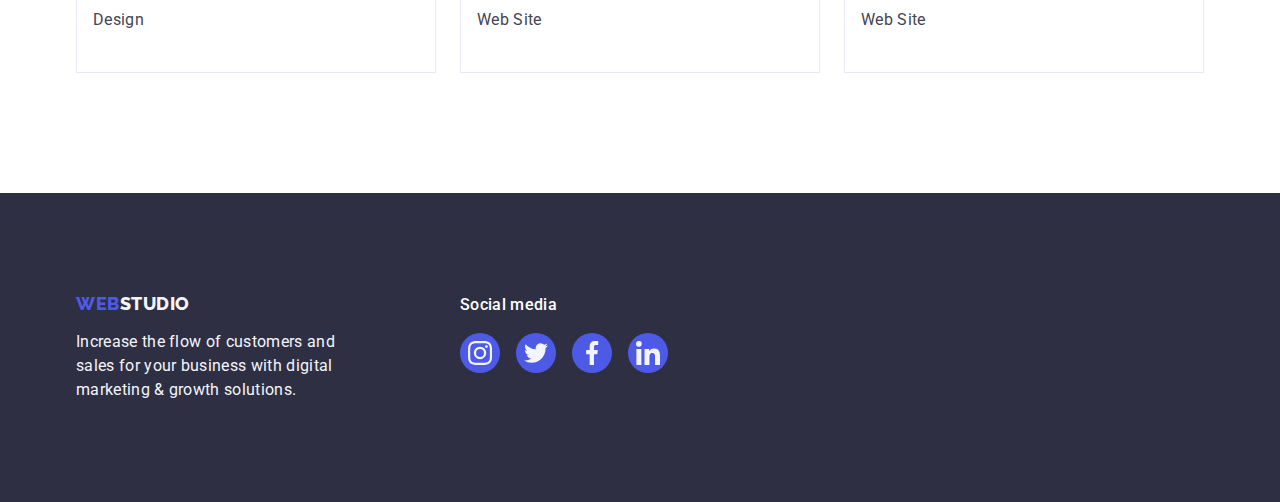
==== commit a3b59765: "final changes" ====
--- a/portfolio.html
+++ b/portfolio.html
@@ -23,13 +23,15 @@
           >
           <ul class="list menu">
             <li>
-              <a href="./index.html" class="nav link">Studio</a>
-            </li>
-            <li>
-              <a href="./portfolio.html" class="nav link">Portfolio</a>
-            </li>
-            <li>
-              <a href="" class="nav link">Contacts</a>
+              <a href="./index.html" class="nav link nav-link">Studio</a>
+            </li>
+            <li>
+              <a href="./portfolio.html" class="nav link nav-link active"
+                >Portfolio</a
+              >
+            </li>
+            <li>
+              <a href="" class="nav link nav-link">Contacts</a>
             </li>
           </ul>
         </nav>
--- a/css/styles.css
+++ b/css/styles.css
@@ -81,16 +81,18 @@
   padding: 24px 0 24px;
 }
 
-.nav-link {
+.active {
   position: relative;
-}
-
-.nav-link::after {
+  color: #404bbf;
+}
+
+.active::after {
   content: "";
   position: absolute;
   left: 0;
+  right: -1px;
+  height: 4px;
   bottom: -1px;
-  height: 4px;
   background-color: #404bbf;
   border-radius: 2px;
   transition: color 250ms cubic-bezier(0.4, 0, 0.2, 1);
@@ -126,6 +128,7 @@
   line-height: 1.5;
   letter-spacing: 0.02em;
   color: var(--text);
+  transition: color 250ms cubic-bezier(0.4, 0, 0.2, 1);
 }
 
 .solutions-container {
@@ -532,6 +535,10 @@
   border: none;
 }
 
+.x-button {
+  transition: fill 250ms cubic-bezier(0.4, 0, 0.2, 1);
+}
+
 .is-hidden {
   opacity: 0;
   visibility: hidden;
@@ -629,23 +636,24 @@
 
 .portfolio-image-link {
   display: block;
+  transition: box-shadow 250ms cubic-bezier(0.4, 0, 0.2, 1);
 }
 
 .portfolio-image-link:focus .overlay-text {
   opacity: 1;
   top: 0;
+  transform: translateY(0%);
 }
 
 .portfolio-image-link:hover .overlay-text {
   opacity: 1;
   top: 0;
+  transform: translateY(0%);
 }
 .portfolio-image-link:hover,
 .portfolio-image-link:focus {
   box-shadow: 0px 1px 6px rgba(46, 47, 66, 0.08),
     0px 1px 1px rgba(46, 47, 66, 0.16), 0px 2px 1px rgba(46, 47, 66, 0.08);
-  transform: translateX(0%);
-  transform: translateY(0%);
 }
 
 .overlay-text {
@@ -656,16 +664,12 @@
   background-color: rgba(77, 90, 229, 1);
   color: rgba(244, 244, 253, 1);
   opacity: 0;
-  transition-duration: 250ms;
-  transition-timing-function: cubic-bezier(0.4, 0, 0.2, 1);
   position: absolute;
-  padding-top: 40px;
-  padding-left: 32px;
-  padding-right: 32px;
+  padding: 40px 32px;
   line-height: 1.5;
   letter-spacing: 0.02em;
   transform: translateY(100%);
-  transform: 250ms cubic-bezier(0.4, 0, 0.2, 1);
+  transition: transform 250ms cubic-bezier(0.4, 0, 0.2, 1);
 }
 
 .image-container {
